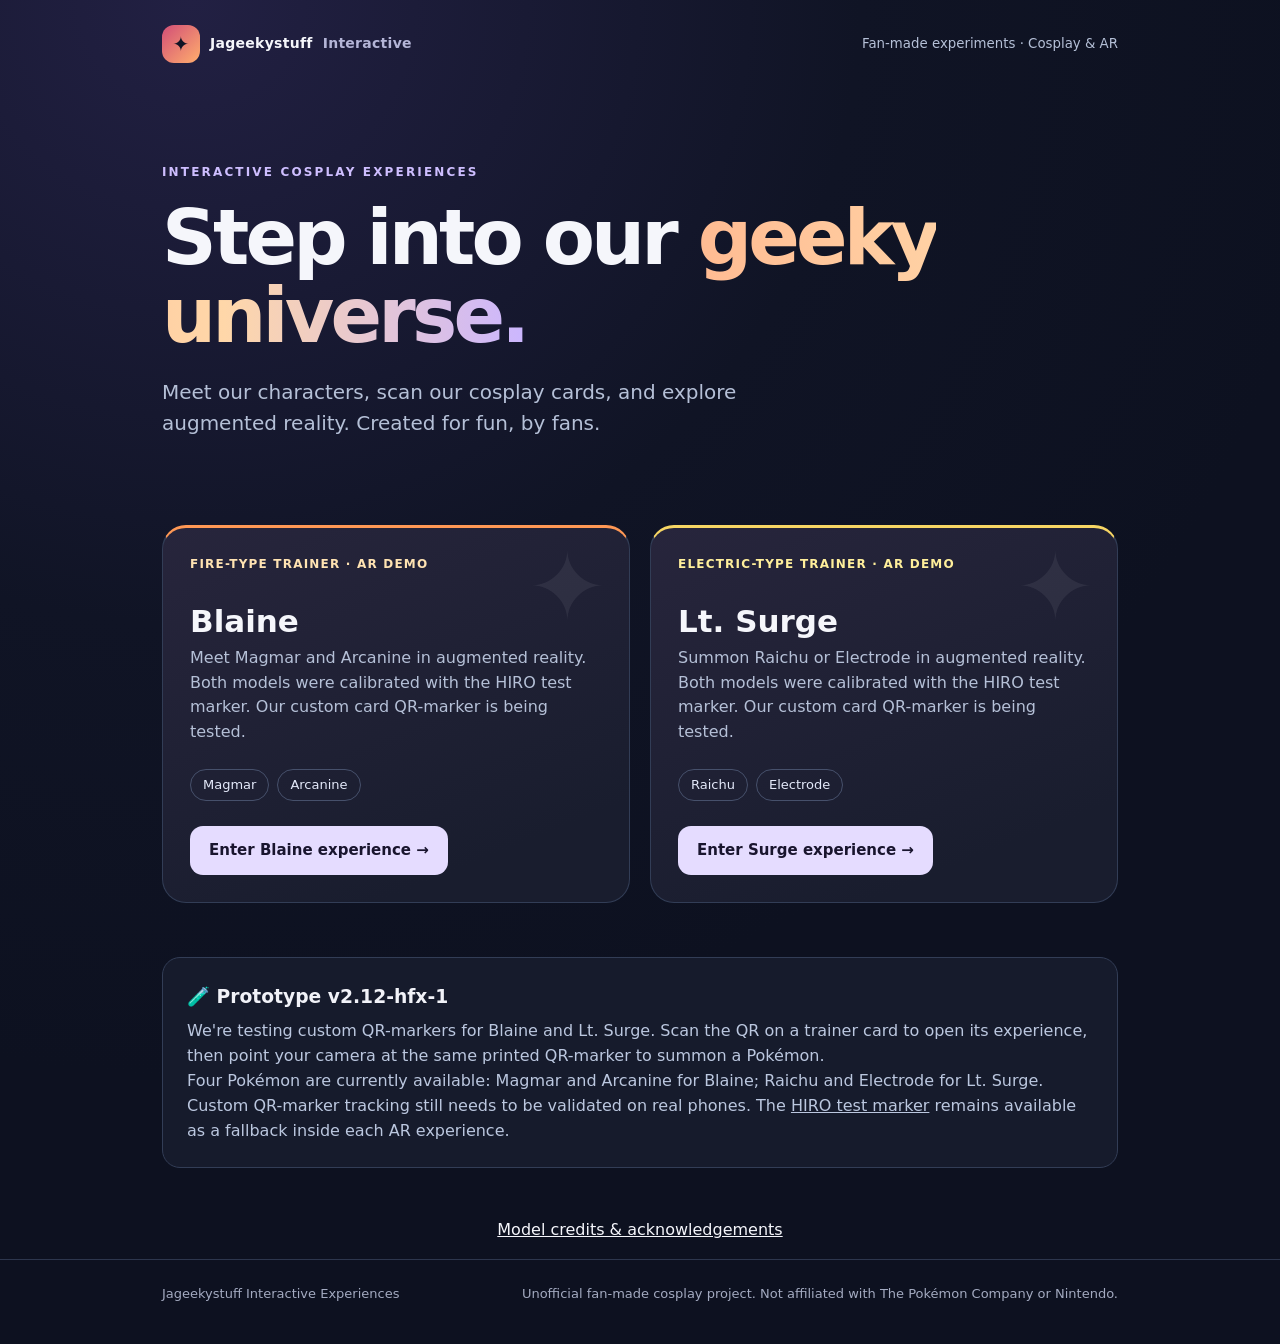
==== index.html @ e7650be6 ""Release v2.12-hfx-1 - Fix homepage version and outdated content"" ====
<!DOCTYPE html>
<html lang="en">
  <head>
    <meta charset="utf-8"/>
    <meta content="width=device-width,initial-scale=1" name="viewport"/>
    <meta content="#111527" name="theme-color"/>
    <meta content="Jageekystuff Interactive Experiences — fan-made interactive cosplay experiments and augmented reality." name="description"/>
    <title>
      Jageekystuff — Interactive Experiences
    </title>
    <link href="/assets/styles.css" rel="stylesheet"/>
  </head>
  <body>
    <div class="container">
      <nav class="nav">
        <a class="mark" href="/">
          <span class="mark-icon">
            ✦
          </span>
          Jageekystuff
          <span style="color:#b4b5d7">
            Interactive
          </span>
        </a>
        <small>
          Fan-made experiments · Cosplay &amp; AR
        </small>
      </nav>
      <main>
        <section class="hero">
          <div class="eyebrow">
            Interactive cosplay experiences
          </div>
          <h1>
            Step into our
            <span class="gradient">
              geeky universe.
            </span>
          </h1>
          <p>
            Meet our characters, scan our cosplay cards, and explore augmented reality. Created for fun, by fans.
          </p>
        </section>
        <section aria-label="Experiences" class="grid">
          <article class="feature-card fire">
            <div class="tag">
              Fire-type trainer · AR demo
            </div>
            <h2>
              Blaine
            </h2>
            <p>
              Meet Magmar and Arcanine in augmented reality. Both models were calibrated with the HIRO test marker. Our custom card QR-marker is being tested.
            </p>
            <div class="pills">
              <span>
                Magmar
              </span>
              <span>
                Arcanine
              </span>
            </div>
            <a class="button" href="/pokemon/blaine/">
              Enter Blaine experience →
            </a>
          </article>
          <article class="feature-card electric">
            <div class="tag">
              Electric-type trainer · AR demo
            </div>
            <h2>
              Lt. Surge
            </h2>
            <p>
              Summon Raichu or Electrode in augmented reality. Both models were calibrated with the HIRO test marker. Our custom card QR-marker is being tested.
            </p>
            <div class="pills">
              <span>
                Raichu
              </span>
              <span>
                Electrode
              </span>
            </div>
            <a class="button" href="/pokemon/surge/">
              Enter Surge experience →
            </a>
          </article>
        </section>
        <div class="notice">
          <h3>
            🧪 Prototype <span id="release-version">v2.12-hfx-1</span>
          </h3>
          <p>
            We're testing custom QR-markers for Blaine and Lt. Surge. Scan the QR on
            a trainer card to open its experience, then point your camera at the
            same printed QR-marker to summon a Pokémon.
          </p>
          <p>
            Four Pokémon are currently available: Magmar and Arcanine for Blaine;
            Raichu and Electrode for Lt. Surge. Custom QR-marker tracking still
            needs to be validated on real phones. The
            <a
              href="https://raw.githubusercontent.com/AR-js-org/AR.js/master/data/images/hiro.png"
              rel="noopener noreferrer"
              target="_blank"
            >HIRO test marker</a>
            remains available as a fallback inside each AR experience.
          </p>
        </div>
        <p style="margin-top:26px;text-align:center">
          <a href="/credits/">
            Model credits &amp; acknowledgements
          </a>
        </p>
      </main>
    </div>
    <footer class="footer">
      <div class="container">
        <span>
          Jageekystuff Interactive Experiences
        </span>
        <span>
          Unofficial fan-made cosplay project. Not affiliated with The Pokémon Company or Nintendo.
        </span>
      </div>
    </footer>
    <script>
      // Keep the homepage release label synchronized with the VERSION file.
      fetch('/VERSION', { cache: 'no-store' })
        .then((response) => {
          if (!response.ok) throw new Error('VERSION unavailable');
          return response.text();
        })
        .then((version) => {
          const label = document.getElementById('release-version');
          if (label && version.trim()) {
            label.textContent = `v${version.trim()}`;
          }
        })
        .catch(() => {
          // Keep the hard-coded fallback label for local or offline previews.
        });
    </script>
  </body>
</html>
---- assets/styles.css ----
:root {
  --bg: #0d1120;
  --panel: #1a2032;
  --text: #f5f6fb;
  --muted: #b5c0d7;
  --purple: #9a8bff;
  --border: #323d56;
  --orange: #ff9c46;
  --yellow: #ffe470;
  --card-radius: 24px;
}
* {
  box-sizing: border-box;
}
html {
  scroll-behavior: smooth;
}
body {
  margin: 0;
  background: radial-gradient(ellipse 90% 80% at 15% 0%,#222043 0%,#101425 58%,#0d1120 100%);
  font-family: Inter,ui-sans-serif,system-ui,-apple-system,'Segoe UI',Arial,sans-serif;
  color: var(--text);
  line-height: 1.55;
}
a {
  color: inherit;
}
a:focus-visible,button:focus-visible {
  outline: 3px solid #ffdb93;
  outline-offset: 3px;
}
.container {
  max-width: 1000px;
  margin: 0 auto;
  padding: 0 22px;
}
.nav {
  display: flex;
  align-items: center;
  justify-content: space-between;
  gap: 16px;
  padding: 25px 0;
}
.mark {
  display: flex;
  align-items: center;
  gap: 10px;
  font-size: 14px;
  font-weight: 850;
  letter-spacing: .02em;
  text-decoration: none;
}
.mark-icon {
  display: inline-grid;
  place-items: center;
  width: 38px;
  height: 38px;
  border-radius: 12px;
  background: linear-gradient(135deg,#d24e77,#ffae6d);
  color: #101425;
  font-size: 20px;
}
.nav small {
  color: var(--muted);
}
.hero {
  padding: 75px 0 40px;
  max-width: 800px;
}
.eyebrow {
  text-transform: uppercase;
  letter-spacing: .18em;
  font-size: 12px;
  color: #cebeff;
  font-weight: 850;
}
.hero h1 {
  font-size: clamp(43px,7vw,76px);
  line-height: 1.03;
  margin: 17px 0 22px;
  letter-spacing: -.05em;
  font-weight: 850;
}
.gradient {
  background: linear-gradient(90deg,#ffbb92,#ffd7a9,#cbb6ff);
  color: transparent;
  background-clip: text;
}
.hero p {
  color: var(--muted);
  font-size: clamp(16px,2vw,20px);
  max-width: 610px;
}
.grid {
  display: grid;
  grid-template-columns: repeat(2,minmax(0,1fr));
  gap: 20px;
  padding: 26px 0;
}
.feature-card {
  position: relative;
  background: linear-gradient(158deg,#27253c 0%,#191d2e 82%);
  border: 1px solid var(--border);
  border-radius: var(--card-radius);
  padding: 27px;
  min-height: 335px;
  display: flex;
  flex-direction: column;
  overflow: hidden;
}
.feature-card:after {
  content: '✦';
  position: absolute;
  right: 22px;
  top: 12px;
  font-size: 95px;
  line-height: 1;
  opacity: .065;
}
.feature-card h2 {
  font-size: 31px;
  line-height: 1.1;
  margin: 30px 0 8px;
}
.feature-card p {
  margin: 0 0 24px;
  color: var(--muted);
}
.feature-card.fire {
  border-top: 3px solid #ff9855;
}
.feature-card.electric {
  border-top: 3px solid #f7d664;
}
.tag {
  font-size: 12px;
  letter-spacing: .1em;
  color: #ffe3b2;
  font-weight: 850;
  text-transform: uppercase;
}
.electric .tag {
  color: #ffef9b;
}
.pills {
  display: flex;
  flex-wrap: wrap;
  gap: 8px;
  margin-bottom: 25px;
}
.pills span {
  display: inline-block;
  border: 1px solid #46506b;
  color: #e4e9fa;
  padding: 5px 12px;
  font-size: 13px;
  border-radius: 30px;
}
.button {
  border: 0;
  border-radius: 13px;
  padding: 13px 19px;
  background: #e5dcff;
  color: #19152e;
  text-decoration: none;
  display: inline-flex;
  gap: 9px;
  justify-content: center;
  align-items: center;
  font-size: 15px;
  font-weight: 800;
  cursor: pointer;
  transition: filter .2s;
}
.button:hover {
  filter: brightness(1.08);
}
.button.outline {
  background: #272e45;
  color: #ecedfa;
  border: 1px solid #525d77;
}
.feature-card .button {
  margin-top: auto;
  align-self: flex-start;
}
.notice {
  margin: 28px 0 50px;
  background: #161b2c;
  border: 1px solid var(--border);
  border-radius: 18px;
  padding: 24px;
  color: #bbc7df;
}
.notice h3 {
  color: #f1f2f8;
  margin: 0 0 8px;
}
.notice p {
  margin: 0;
}
.footer {
  border-top: 1px solid #2d364d;
  padding: 24px 0 40px;
  color: #a3aac0;
  font-size: 13px;
}
.footer .container {
  display: flex;
  justify-content: space-between;
  gap: 15px;
  flex-wrap: wrap;
}
.ar-body {
  background: #080c13;
}
.ar-header {
  position: fixed;
  z-index: 99;
  top: 0;
  left: 0;
  right: 0;
  padding: 12px 16px;
  background: linear-gradient(#0d1422ec,#0d142200);
  display: flex;
  align-items: flex-start;
  justify-content: space-between;
  gap: 10px;
  pointer-events: none;
}
.ar-header>* {
  pointer-events: auto;
}
.mini-brand {
  background: #121c2bda;
  border: 1px solid #4d5876a0;
  padding: 10px 13px;
  border-radius: 12px;
  font-size: 14px;
  text-decoration: none;
  font-weight: 800;
}
.ar-status {
  margin-top: 2px;
  border: 1px solid #565b6d;
  background: #161b2ccc;
  padding: 8px 11px;
  border-radius: 12px;
  font-size: 12px;
  color: #e9ecf7;
}
.ar-bottom {
  position: fixed;
  z-index: 99;
  bottom: 14px;
  left: 50%;
  transform: translateX(-50%);
  width: min(calc(100% - 22px),510px);
  border: 1px solid #60698085;
  border-radius: 20px;
  padding: 15px 15px 12px;
  background: #111727ed;
  box-shadow: 0 8px 50px #0009;
  color: #fff;
}
.ar-bottom p {
  color: #cad5e9;
  font-size: 12px;
  margin: 5px 0 0;
}
.ar-bottom strong {
  font-size: 15px;
}
.choice {
  display: flex;
  gap: 8px;
  margin: 9px 0 0;
}
.choice button {
  flex: 1;
  cursor: pointer;
  border-radius: 12px;
  padding: 10px 12px;
  font-size: 14px;
  font-weight: 850;
  border: 1px solid #434d67;
  background: #263048;
  color: #f7f7fa;
}
.choice button[aria-pressed=true] {
  border-color: #cbb6ff;
  background: #594c94;
}
.guide-link {
  color: #ffda94;
}
.ar-scene {
  position: fixed;
  inset: 0;
  width: 100vw;
  height: 100vh;
  overflow: hidden;
}
.ar-scene a-scene {
  width: 100%;
  height: 100%;
}
.ar-start {
  position: fixed;
  z-index: 110;
  inset: 0;
  background: #080d19ef;
  display: grid;
  place-items: center;
  padding: 22px;
}
.start-card {
  max-width: 450px;
  background: linear-gradient(#222641,#13192b);
  border: 1px solid #49516c;
  border-radius: 24px;
  text-align: center;
  padding: 28px 22px;
}
.start-card h1 {
  font-size: 33px;
  line-height: 1.09;
  margin: 10px 0 15px;
}
.start-card p {
  font-size: 15px;
  color: #ccd6eb;
}
.start-card .button {
  width: 100%;
  margin-top: 12px;
}
.small-note {
  font-size: 12px!important;
}
.scan-icon {
  font-size: 43px;
}
.hidden {
  display: none!important;
}
@media(max-width:650px) {
  .grid {
    grid-template-columns: 1fr;
  }
  .hero {
    padding: 49px 0 15px;
  }
  .nav small {
    display: none;
  }
  .feature-card {
    min-height: 290px;
  }
  .feature-card h2 {
    margin-top: 20px;
  }
  .ar-bottom {
    bottom: 8px;
  }
}
/* AR model calibration controls, intentionally small and collapsible for mobile use. */
.adjust-toggle {
  position: fixed;
  z-index: 105;
  top: 68px;
  right: 12px;
  border: 1px solid #606b8a;
  background: #182036eb;
  color: #f8f8ff;
  border-radius: 11px;
  padding: 10px 12px;
  font-size: 13px;
  font-weight: 750;
  cursor: pointer;
}
.adjust-panel {
  position: fixed;
  z-index: 106;
  top: 114px;
  right: 10px;
  width: min(370px,calc(100vw - 20px));
  max-height: min(67dvh,630px);
  overflow-y: auto;
  overscroll-behavior: contain;
  background: #111a2af5;
  border: 1px solid #697694;
  border-radius: 18px;
  box-shadow: 0 16px 60px #000d;
  color: white;
  padding: 15px;
}
.adjust-head {
  display: flex;
  align-items: center;
  justify-content: space-between;
  gap: 12px;
  margin-bottom: 6px;
}
.adjust-head strong {
  font-size: 15px;
}
.adjust-head button {
  background: #2c3653;
  border: 1px solid #525f7c;
  border-radius: 9px;
  color: #fff;
  font-size: 16px;
  padding: 5px 12px;
}
.adjust-note {
  font-size: 12px;
  line-height: 1.35;
  color: #c8d2ea;
  margin: 8px 0;
}
.adjust-grid {
  display: grid;
  gap: 9px;
}
.adjust-grid label {
  font-size: 12px;
  color: #f1f4fb;
  display: block;
}
.adjust-grid output {
  font-variant-numeric: tabular-nums;
  font-weight: 800;
  color: #ffe6a3;
  padding-left: 5px;
}
.adjust-grid input {
  display: block;
  accent-color: #ffb461;
  width: 100%;
  min-height: 28px;
  margin-top: 2px;
}
.adjust-actions {
  display: flex;
  gap: 8px;
  margin-top: 12px;
}
.adjust-actions button {
  flex: 1;
  padding: 9px 6px;
  border-radius: 10px;
  border: 1px solid #626c89;
  background: #2b3450;
  color: #fff;
  font-size: 12px;
  font-weight: 750;
  cursor: pointer;
}
@media(max-width:650px) {
  .ar-status {
    font-size: 10px;
    max-width: 53vw;
    text-align: right;
  }
  .adjust-panel {
    max-height: 60dvh;
  }
}
/* V2.1: Keep DOM controls above AR.js camera/canvas layers on Android Chrome.
   A separate fixed UI portal is mounted directly under <body>. */
body.ar-body {
  overflow: hidden;
}
.ar-ui-layer {
  position: fixed !important;
  inset: 0 !important;
  width: 100% !important;
  height: 100% !important;
  z-index: 2147483000 !important;
  pointer-events: none !important;
  isolation: isolate;
}
.ar-ui-layer > .ar-header,
.ar-ui-layer > .ar-bottom,
.ar-ui-layer > .adjust-toggle,
.ar-ui-layer > .adjust-panel,
.ar-ui-layer > .ar-start {
  pointer-events: auto !important;
}
.ar-ui-layer > .ar-header {
  z-index: 5 !important;
}
.ar-ui-layer > .ar-bottom {
  z-index: 5 !important;
}
.ar-ui-layer > .adjust-toggle {
  z-index: 10 !important;
}
.ar-ui-layer > .adjust-panel {
  z-index: 11 !important;
}
.ar-ui-layer > .ar-start {
  z-index: 20 !important;
}
.ar-scene {
  z-index: 0 !important;
}
.adjust-toggle {
  top: 74px !important;
  right: 14px !important;
  display: inline-flex !important;
  align-items: center;
  justify-content: center;
  gap: 5px;
  min-height: 46px;
  visibility: visible !important;
  opacity: 1 !important;
  background: #fdd674 !important;
  color: #19131b !important;
  border: 2px solid #432c12 !important;
  box-shadow: 0 4px 20px #000b;
  font-size: 15px !important;
  font-weight: 900;
}
.adjust-toggle:focus-visible {
  outline: 3px solid #fff;
}
.adjust-panel {
  top: 129px !important;
  max-height: calc(100dvh - 175px) !important;
  background: #101827 !important;
  box-shadow: 0 9px 60px #000f;
}
.ar-bottom {
  bottom: max(10px, env(safe-area-inset-bottom)) !important;
}
@media (max-width: 600px) {
  .ar-header {
    padding: 12px 12px !important;
  }
  .ar-status {
    max-width: 43vw !important;
  }
  .adjust-panel {
    max-height: calc(100dvh - 175px) !important;
  }
  .ar-bottom {
    max-height: 34dvh;
    overflow-y: auto;
  }
}
/* V2.2: AR.js sometimes writes a fixed inline width to <body> and its scene.
   Keep the mobile viewport independent from video / renderer dimensions. */
html:has(body.ar-body) {
  width: 100% !important;
  max-width: 100% !important;
  height: 100% !important;
  min-width: 0 !important;
  margin: 0 !important;
  overflow: hidden !important;
  -webkit-text-size-adjust: 100%;
  text-size-adjust: 100%;
}
body.ar-body {
  width: 100% !important;
  max-width: 100% !important;
  min-width: 0 !important;
  height: 100% !important;
  min-height: 100% !important;
  margin: 0 !important;
  padding: 0 !important;
  overflow: hidden !important;
  position: relative !important;
}
body.ar-body > main {
  position: fixed !important;
  inset: 0 !important;
  width: 100% !important;
  height: 100% !important;
  overflow: hidden !important;
}
body.ar-body #scene-host {
  position: absolute !important;
  inset: 0 !important;
  width: 100% !important;
  height: 100% !important;
  min-width: 0 !important;
  max-width: 100% !important;
  overflow: hidden !important;
  z-index: 0 !important;
}
body.ar-body #scene-host > a-scene {
  display: block !important;
  position: absolute !important;
  inset: 0 !important;
  width: 100% !important;
  height: 100% !important;
  max-width: 100% !important;
  min-width: 0 !important;
  overflow: hidden !important;
}
body.ar-body #scene-host canvas.a-canvas {
  max-width: none;
}
body.ar-body .ar-ui-layer {
  position: fixed !important;
  inset: 0 !important;
  width: 100vw !important;
  width: 100dvw !important;
  height: 100vh !important;
  height: 100dvh !important;
  min-width: 0 !important;
  max-width: none !important;
  contain: layout style !important;
  transform: none !important;
  isolation: isolate;
}
body.ar-body .ar-header {
  top: env(safe-area-inset-top, 0px) !important;
  left: 0 !important;
  right: 0 !important;
  width: 100% !important;
  padding: 12px !important;
  display: flex !important;
  flex-wrap: nowrap !important;
  align-items: flex-start !important;
  justify-content: space-between !important;
}
body.ar-body .mini-brand {
  flex: 0 1 auto;
  min-width: 0;
  font-size: 14px;
  white-space: nowrap;
  line-height: 1.3;
}
body.ar-body .ar-status {
  flex: 0 1 48%;
  min-width: 0;
  max-width: 48%;
  overflow-wrap: anywhere;
}
body.ar-body .adjust-toggle {
  position: fixed !important;
  z-index: 15 !important;
  top: calc(env(safe-area-inset-top, 0px) + 73px) !important;
  right: 12px !important;
  left: auto !important;
  width: auto !important;
  max-width: calc(100vw - 24px) !important;
  min-height: 48px !important;
  padding: 10px 14px !important;
  font-size: 14px !important;
  white-space: nowrap !important;
  -webkit-text-size-adjust: 100%;
}
body.ar-body .adjust-panel {
  position: fixed !important;
  z-index: 16 !important;
  top: calc(env(safe-area-inset-top, 0px) + 128px) !important;
  bottom: auto !important;
  right: 10px !important;
  left: auto !important;
  width: min(380px, calc(100vw - 20px)) !important;
  max-height: calc(100dvh - 165px) !important;
  overflow: auto !important;
  -webkit-overflow-scrolling: touch;
  touch-action: pan-y;
}
body.ar-body .adjust-grid input {
  touch-action: pan-x !important;
}
body.ar-body .ar-bottom {
  position: fixed !important;
  z-index: 5 !important;
  left: 50% !important;
  right: auto !important;
  transform: translateX(-50%) !important;
  width: calc(100vw - 24px) !important;
  max-width: 510px !important;
  bottom: calc(env(safe-area-inset-bottom, 0px) + 10px) !important;
  padding: 12px !important;
  max-height: min(31dvh, 205px) !important;
  overflow-y: auto;
}
body.ar-body .ar-start {
  position: fixed !important;
  z-index: 30 !important;
  inset: 0 !important;
  width: 100% !important;
  height: 100% !important;
  overflow-y: auto !important;
}
@media (max-width: 450px) {
  body.ar-body .ar-header {
    padding: 10px !important;
  }
  body.ar-body .mini-brand {
    font-size: 13px !important;
    padding: 9px 10px !important;
  }
  body.ar-body .ar-status {
    font-size: 10px !important;
    padding: 6px !important;
  }
  body.ar-body .adjust-toggle {
    top: calc(env(safe-area-inset-top, 0px) + 66px) !important;
  }
  body.ar-body .adjust-panel {
    top: calc(env(safe-area-inset-top, 0px) + 119px) !important;
  }
  body.ar-body .ar-bottom p {
    font-size: 11px;
  }
}
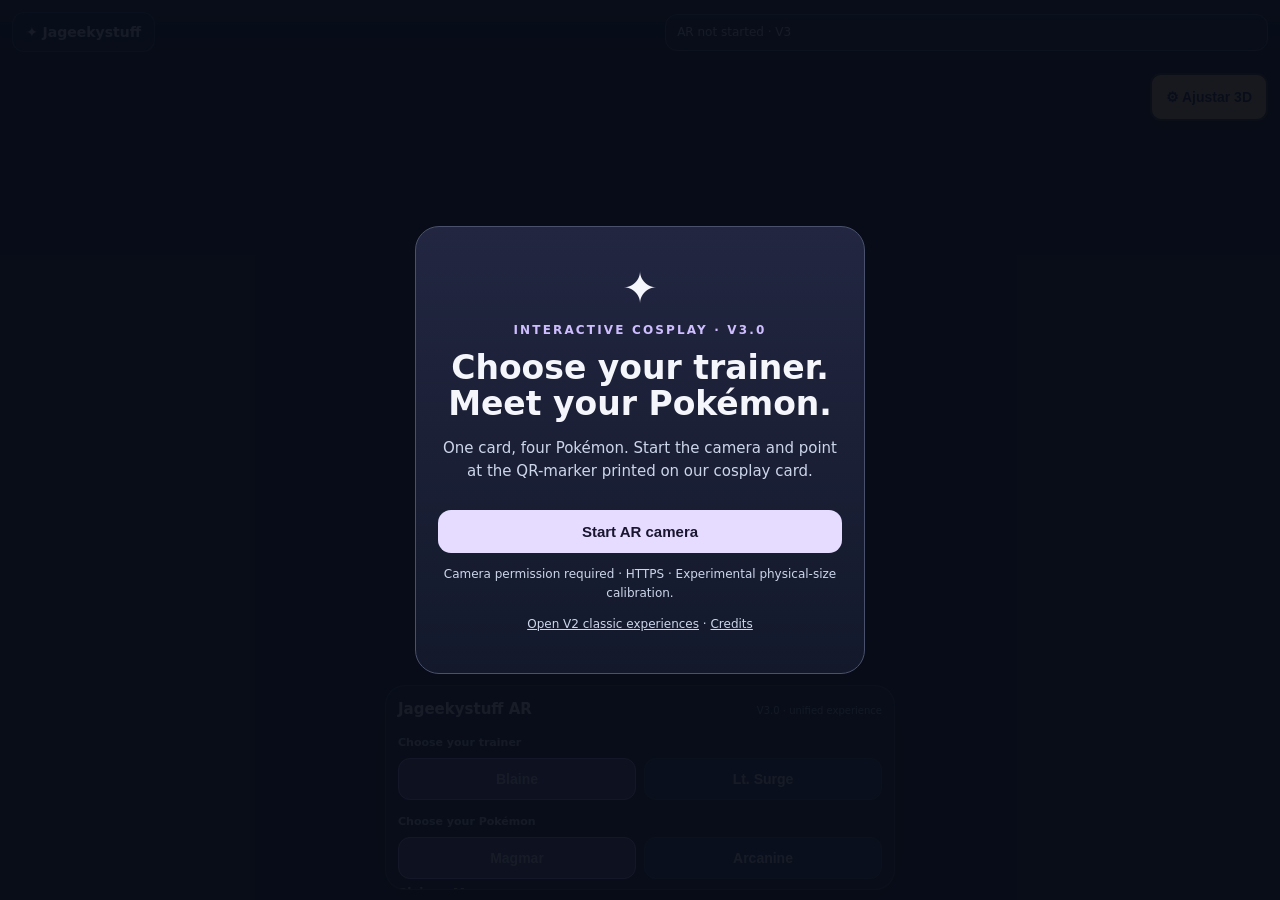
==== commit 13dcaf78: ""Release v3.0 - Unified AR experience and shared core architecture"" ====
--- a/index.html
+++ b/index.html
@@ -1,146 +1,96 @@
-<!DOCTYPE html>
+<!doctype html>
 <html lang="en">
   <head>
-    <meta charset="utf-8"/>
-    <meta content="width=device-width,initial-scale=1" name="viewport"/>
-    <meta content="#111527" name="theme-color"/>
-    <meta content="Jageekystuff Interactive Experiences — fan-made interactive cosplay experiments and augmented reality." name="description"/>
-    <title>
-      Jageekystuff — Interactive Experiences
-    </title>
-    <link href="/assets/styles.css" rel="stylesheet"/>
+    <meta charset="utf-8" />
+    <meta name="viewport" content="width=device-width,initial-scale=1,viewport-fit=cover" />
+    <meta name="theme-color" content="#131a2c" />
+    <meta name="description" content="Jageekystuff Interactive — mobile augmented reality cosplay experiences" />
+    <title>Jageekystuff Interactive · Pokémon AR V3</title>
+    <link rel="stylesheet" href="/assets/styles.css?v=3.0" />
   </head>
-  <body>
-    <div class="container">
-      <nav class="nav">
-        <a class="mark" href="/">
-          <span class="mark-icon">
-            ✦
-          </span>
-          Jageekystuff
-          <span style="color:#b4b5d7">
-            Interactive
-          </span>
-        </a>
-        <small>
-          Fan-made experiments · Cosplay &amp; AR
-        </small>
-      </nav>
-      <main>
-        <section class="hero">
-          <div class="eyebrow">
-            Interactive cosplay experiences
-          </div>
-          <h1>
-            Step into our
-            <span class="gradient">
-              geeky universe.
-            </span>
-          </h1>
-          <p>
-            Meet our characters, scan our cosplay cards, and explore augmented reality. Created for fun, by fans.
-          </p>
-        </section>
-        <section aria-label="Experiences" class="grid">
-          <article class="feature-card fire">
-            <div class="tag">
-              Fire-type trainer · AR demo
-            </div>
-            <h2>
-              Blaine
-            </h2>
-            <p>
-              Meet Magmar and Arcanine in augmented reality. Both models were calibrated with the HIRO test marker. Our custom card QR-marker is being tested.
-            </p>
-            <div class="pills">
-              <span>
-                Magmar
-              </span>
-              <span>
-                Arcanine
-              </span>
-            </div>
-            <a class="button" href="/pokemon/blaine/">
-              Enter Blaine experience →
-            </a>
-          </article>
-          <article class="feature-card electric">
-            <div class="tag">
-              Electric-type trainer · AR demo
-            </div>
-            <h2>
-              Lt. Surge
-            </h2>
-            <p>
-              Summon Raichu or Electrode in augmented reality. Both models were calibrated with the HIRO test marker. Our custom card QR-marker is being tested.
-            </p>
-            <div class="pills">
-              <span>
-                Raichu
-              </span>
-              <span>
-                Electrode
-              </span>
-            </div>
-            <a class="button" href="/pokemon/surge/">
-              Enter Surge experience →
-            </a>
-          </article>
-        </section>
-        <div class="notice">
-          <h3>
-            🧪 Prototype <span id="release-version">v2.12-hfx-1</span>
-          </h3>
-          <p>
-            We're testing custom QR-markers for Blaine and Lt. Surge. Scan the QR on
-            a trainer card to open its experience, then point your camera at the
-            same printed QR-marker to summon a Pokémon.
-          </p>
-          <p>
-            Four Pokémon are currently available: Magmar and Arcanine for Blaine;
-            Raichu and Electrode for Lt. Surge. Custom QR-marker tracking still
-            needs to be validated on real phones. The
-            <a
-              href="https://raw.githubusercontent.com/AR-js-org/AR.js/master/data/images/hiro.png"
-              rel="noopener noreferrer"
-              target="_blank"
-            >HIRO test marker</a>
-            remains available as a fallback inside each AR experience.
-          </p>
+  <body class="ar-body unified-ar">
+    <main>
+      <div id="scene-host" class="ar-scene" aria-label="Augmented reality camera"></div>
+
+      <div class="ar-header">
+        <span class="mini-brand">✦ Jageekystuff</span>
+        <span id="ar-status" class="ar-status" role="status">AR not started · V3</span>
+      </div>
+
+      <section class="ar-bottom v3-controls" aria-label="Character selection">
+        <div class="v3-panel-heading">
+          <strong>Jageekystuff AR</strong>
+          <span class="v3-version">V3.0 · unified experience</span>
         </div>
-        <p style="margin-top:26px;text-align:center">
-          <a href="/credits/">
-            Model credits &amp; acknowledgements
-          </a>
-        </p>
-      </main>
-    </div>
-    <footer class="footer">
-      <div class="container">
-        <span>
-          Jageekystuff Interactive Experiences
-        </span>
-        <span>
-          Unofficial fan-made cosplay project. Not affiliated with The Pokémon Company or Nintendo.
-        </span>
+        <div class="v3-control-group">
+          <span class="v3-label">Choose your trainer</span>
+          <div class="choice" id="trainer-options" role="group" aria-label="Trainer"></div>
+        </div>
+        <div class="v3-control-group">
+          <span class="v3-label">Choose your Pokémon</span>
+          <div class="choice" id="model-options" role="group" aria-label="Pokémon"></div>
+        </div>
+        <p class="v3-current" id="current-selection">Loading selection…</p>
+        <p class="v3-help">Point at the <a class="guide-link" href="/assets/markers/unified-qr-marker-19cm.svg" target="_blank" rel="noopener noreferrer">same QR-marker</a> printed on the cosplay card. <a class="guide-link" href="/?marker=hiro">HIRO fallback</a> · <a class="guide-link" href="/credits/">Credits</a></p>
+      </section>
+
+      <button id="open-adjustments" class="adjust-toggle" type="button"
+        aria-controls="ar-adjustments" aria-expanded="false">⚙ Ajustar 3D</button>
+
+      <div id="ar-adjustments" class="adjust-panel hidden" role="region"
+        aria-label="Calibration controls">
+        <div class="adjust-head">
+          <strong>V3 physical-card calibration (test)</strong>
+          <button id="close-adjustments" type="button" aria-label="Close calibration">✕</button>
+        </div>
+        <p class="adjust-note" id="model-info">Model loading information</p>
+        <p class="adjust-note">Target height is in centimeters. X, Y, Z use marker widths; verify size on the printed 19 cm marker.</p>
+        <div class="adjust-grid">
+          <label>Target height (cm) <output data-out="heightCm">70</output>
+            <input type="range" data-adjust="heightCm" min="20" max="200" step="5" />
+          </label>
+          <label>Turn left/right <output data-out="yaw">0</output>°
+            <input type="range" data-adjust="yaw" min="-180" max="180" step="5" />
+          </label>
+          <label>Tilt forward/back <output data-out="pitch">0</output>°
+            <input type="range" data-adjust="pitch" min="-180" max="180" step="5" />
+          </label>
+          <label>Side tilt <output data-out="roll">0</output>°
+            <input type="range" data-adjust="roll" min="-180" max="180" step="5" />
+          </label>
+          <label>Left/right position <output data-out="x">0</output>
+            <input type="range" data-adjust="x" min="-8" max="8" step="0.1" />
+          </label>
+          <label>Up/down position <output data-out="y">0</output>
+            <input type="range" data-adjust="y" min="-6" max="6" step="0.1" />
+          </label>
+          <label>Depth <output data-out="z">0</output>
+            <input type="range" data-adjust="z" min="-6" max="6" step="0.1" />
+          </label>
+        </div>
+        <div class="adjust-actions">
+          <button id="reset-adjustments" type="button">Reset</button>
+          <button id="copy-adjustments" type="button">Copy settings</button>
+        </div>
+        <p id="adjust-feedback" class="adjust-note" aria-live="polite"></p>
       </div>
-    </footer>
-    <script>
-      // Keep the homepage release label synchronized with the VERSION file.
-      fetch('/VERSION', { cache: 'no-store' })
-        .then((response) => {
-          if (!response.ok) throw new Error('VERSION unavailable');
-          return response.text();
-        })
-        .then((version) => {
-          const label = document.getElementById('release-version');
-          if (label && version.trim()) {
-            label.textContent = `v${version.trim()}`;
-          }
-        })
-        .catch(() => {
-          // Keep the hard-coded fallback label for local or offline previews.
-        });
-    </script>
+
+      <div class="ar-start" id="start">
+        <div class="start-card">
+          <div class="scan-icon">✦</div>
+          <div class="eyebrow">Interactive cosplay · V3.0</div>
+          <h1>Choose your trainer.<br />Meet your Pokémon.</h1>
+          <p>One card, four Pokémon. Start the camera and point at the QR-marker printed on our cosplay card.</p>
+          <button class="button" id="launch" type="button">Start AR camera</button>
+          <p class="small-note" id="boot-status" role="status" aria-live="polite"></p>
+          <p class="small-note">Camera permission required · HTTPS · Experimental physical-size calibration.</p>
+          <p class="small-note"><a href="/pokemon/v2/">Open V2 classic experiences</a> · <a href="/credits/">Credits</a></p>
+        </div>
+      </div>
+    </main>
+    <div id="ar-ui-layer" class="ar-ui-layer" aria-label="AR controls"></div>
+    <script defer src="/core/config.js?v=3.0"></script>
+    <script defer src="/core/ar-engine.js?v=3.0"></script>
+    <script defer src="/experiences/pokemon/v3/app.js?v=3.0"></script>
   </body>
 </html>
--- a/assets/styles.css
+++ b/assets/styles.css
@@ -713,3 +713,64 @@
     font-size: 11px;
   }
 }
+
+/* V3: unified trainer and character selector. V2 keeps the existing styles. */
+.unified-ar .v3-controls {
+  width: min(calc(100% - 22px), 510px);
+  padding: 14px;
+}
+
+.v3-panel-heading {
+  display: flex;
+  flex-wrap: wrap;
+  justify-content: space-between;
+  align-items: baseline;
+  gap: 5px;
+}
+
+.v3-version {
+  font-size: 10px;
+  color: #b9c4df;
+}
+
+.v3-control-group {
+  margin-top: 8px;
+}
+
+.v3-label {
+  font-size: 11px;
+  color: #d9e1f3;
+  font-weight: 700;
+}
+
+.unified-ar .choice {
+  margin-top: 4px;
+}
+
+.unified-ar .choice button {
+  min-height: 42px;
+  padding: 8px 10px;
+}
+
+.v3-current {
+  color: #f9df9d !important;
+  font-weight: 750;
+}
+
+.v3-help {
+  font-size: 11px !important;
+}
+
+@media (max-width: 410px) {
+  .unified-ar .ar-bottom {
+    padding: 10px;
+  }
+
+  .unified-ar .choice button {
+    font-size: 13px;
+  }
+
+  .v3-help {
+    font-size: 10px !important;
+  }
+}
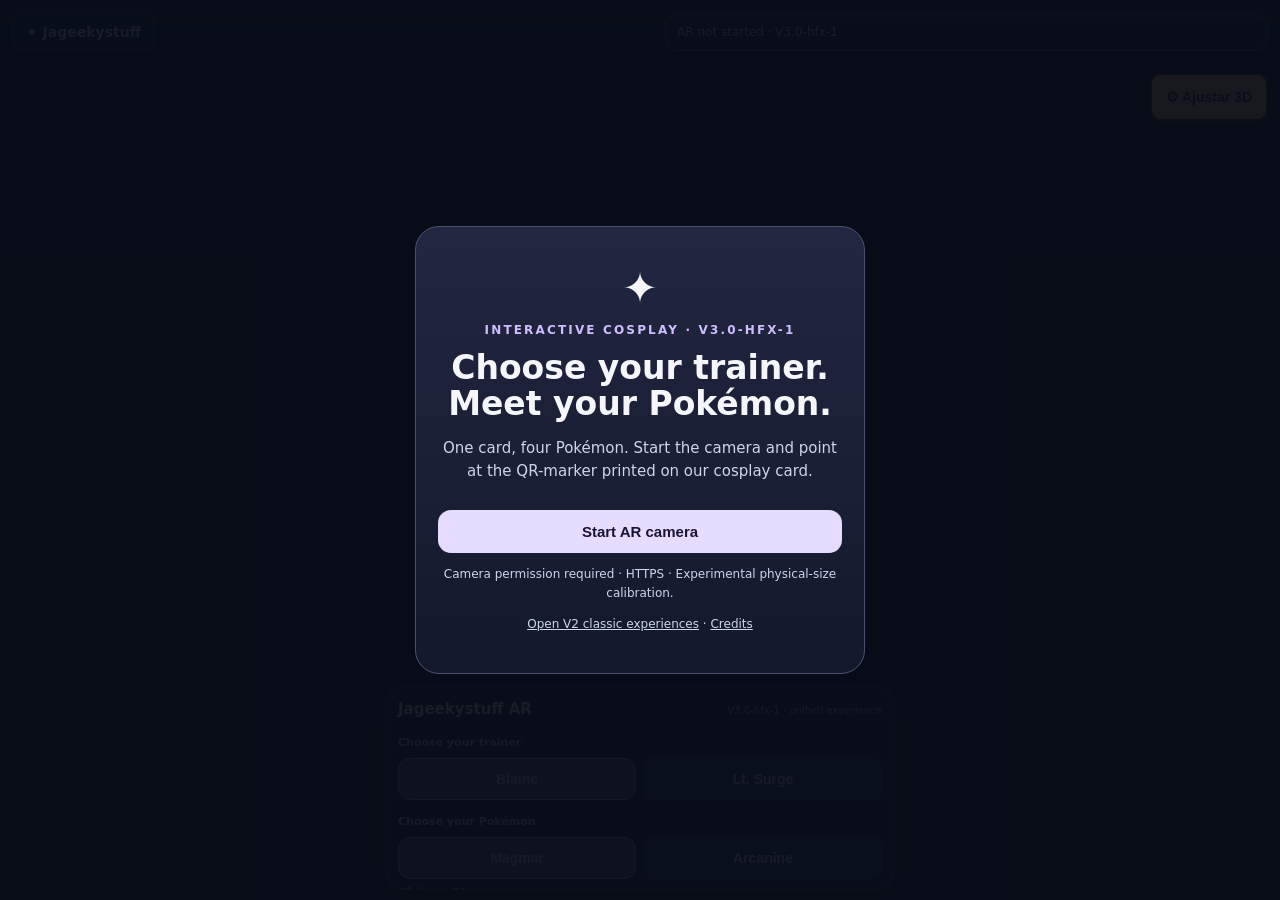
==== commit e353da15: ""Release v3.0-hfx-1 - Add camera framing diagnostics and wide view test"" ====
--- a/index.html
+++ b/index.html
@@ -6,7 +6,7 @@
     <meta name="theme-color" content="#131a2c" />
     <meta name="description" content="Jageekystuff Interactive — mobile augmented reality cosplay experiences" />
     <title>Jageekystuff Interactive · Pokémon AR V3</title>
-    <link rel="stylesheet" href="/assets/styles.css?v=3.0" />
+    <link rel="stylesheet" href="/assets/styles.css?v=3.0-hfx-1" />
   </head>
   <body class="ar-body unified-ar">
     <main>
@@ -14,13 +14,13 @@
 
       <div class="ar-header">
         <span class="mini-brand">✦ Jageekystuff</span>
-        <span id="ar-status" class="ar-status" role="status">AR not started · V3</span>
+        <span id="ar-status" class="ar-status" role="status">AR not started · V3.0-hfx-1</span>
       </div>
 
       <section class="ar-bottom v3-controls" aria-label="Character selection">
         <div class="v3-panel-heading">
           <strong>Jageekystuff AR</strong>
-          <span class="v3-version">V3.0 · unified experience</span>
+          <span class="v3-version">V3.0-hfx-1 · unified experience</span>
         </div>
         <div class="v3-control-group">
           <span class="v3-label">Choose your trainer</span>
@@ -68,6 +68,18 @@
             <input type="range" data-adjust="z" min="-6" max="6" step="0.1" />
           </label>
         </div>
+        <section class="camera-test-tools" aria-label="Camera framing diagnostics">
+          <strong>CAM-01 · Camera framing test</strong>
+          <p class="adjust-note">Compare normal view with wide view. Wide view can add blank bands; check if Pokémon remains aligned with the QR.</p>
+          <div class="camera-test-buttons">
+            <button id="camera-normal" type="button" aria-pressed="true">Normal view</button>
+            <button id="camera-wide" type="button" aria-pressed="false">Wide view (test)</button>
+            <button id="camera-one-x" type="button">Request 1×</button>
+          </div>
+          <pre id="camera-diagnostics" class="camera-diagnostics">Camera information will appear after startup.</pre>
+          <button id="copy-camera-diagnostics" type="button">Copy camera diagnostics</button>
+          <p class="adjust-note" id="camera-feedback" aria-live="polite"></p>
+        </section>
         <div class="adjust-actions">
           <button id="reset-adjustments" type="button">Reset</button>
           <button id="copy-adjustments" type="button">Copy settings</button>
@@ -78,7 +90,7 @@
       <div class="ar-start" id="start">
         <div class="start-card">
           <div class="scan-icon">✦</div>
-          <div class="eyebrow">Interactive cosplay · V3.0</div>
+          <div class="eyebrow">Interactive cosplay · V3.0-hfx-1</div>
           <h1>Choose your trainer.<br />Meet your Pokémon.</h1>
           <p>One card, four Pokémon. Start the camera and point at the QR-marker printed on our cosplay card.</p>
           <button class="button" id="launch" type="button">Start AR camera</button>
@@ -89,8 +101,8 @@
       </div>
     </main>
     <div id="ar-ui-layer" class="ar-ui-layer" aria-label="AR controls"></div>
-    <script defer src="/core/config.js?v=3.0"></script>
-    <script defer src="/core/ar-engine.js?v=3.0"></script>
-    <script defer src="/experiences/pokemon/v3/app.js?v=3.0"></script>
+    <script defer src="/core/config.js?v=3.0-hfx-1"></script>
+    <script defer src="/core/ar-engine.js?v=3.0-hfx-1"></script>
+    <script defer src="/experiences/pokemon/v3/app.js?v=3.0-hfx-1"></script>
   </body>
 </html>
--- a/assets/styles.css
+++ b/assets/styles.css
@@ -774,3 +774,53 @@
     font-size: 10px !important;
   }
 }
+
+/* V3.0-hfx-1: developer-only camera diagnostics; no V2 styles are changed. */
+.unified-ar .camera-test-tools {
+  margin: 14px 0;
+  padding: 12px;
+  border: 1px solid #53607c;
+  border-radius: 12px;
+  background: #19243b;
+}
+
+.unified-ar .camera-test-tools > strong {
+  display: block;
+  margin-bottom: 6px;
+}
+
+.unified-ar .camera-test-buttons {
+  display: flex;
+  flex-wrap: wrap;
+  gap: 7px;
+  margin: 10px 0;
+}
+
+.unified-ar .camera-test-buttons button,
+.unified-ar #copy-camera-diagnostics {
+  border: 1px solid #8190ae;
+  border-radius: 9px;
+  background: #314261;
+  color: #fff;
+  padding: 9px;
+  font-size: 12px;
+  font-weight: 700;
+}
+
+.unified-ar .camera-test-buttons button[aria-pressed='true'] {
+  background: #7466aa;
+  border-color: #dbceff;
+}
+
+.unified-ar .camera-diagnostics {
+  margin: 10px 0;
+  max-height: 170px;
+  overflow: auto;
+  padding: 9px;
+  background: #0c1321;
+  color: #d6f0ee;
+  border-radius: 8px;
+  font: 11px/1.45 ui-monospace, Consolas, monospace;
+  white-space: pre-wrap;
+  overflow-wrap: anywhere;
+}
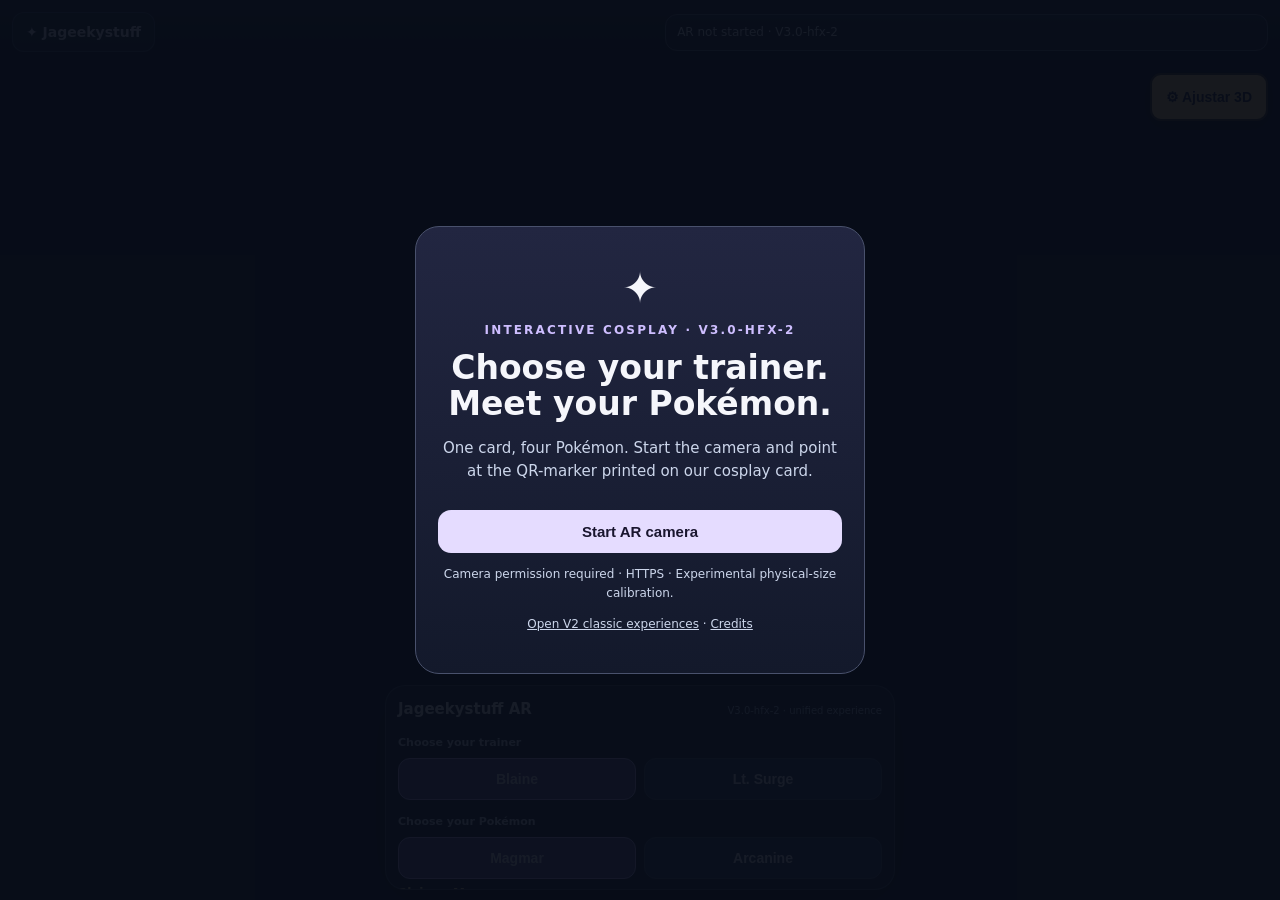
==== commit d090c294: ""Release v3.0-hfx-2 - Fix camera and 3D viewport alignment"" ====
--- a/index.html
+++ b/index.html
@@ -6,7 +6,7 @@
     <meta name="theme-color" content="#131a2c" />
     <meta name="description" content="Jageekystuff Interactive — mobile augmented reality cosplay experiences" />
     <title>Jageekystuff Interactive · Pokémon AR V3</title>
-    <link rel="stylesheet" href="/assets/styles.css?v=3.0-hfx-1" />
+    <link rel="stylesheet" href="/assets/styles.css?v=3.0-hfx-2" />
   </head>
   <body class="ar-body unified-ar">
     <main>
@@ -14,13 +14,13 @@
 
       <div class="ar-header">
         <span class="mini-brand">✦ Jageekystuff</span>
-        <span id="ar-status" class="ar-status" role="status">AR not started · V3.0-hfx-1</span>
+        <span id="ar-status" class="ar-status" role="status">AR not started · V3.0-hfx-2</span>
       </div>
 
       <section class="ar-bottom v3-controls" aria-label="Character selection">
         <div class="v3-panel-heading">
           <strong>Jageekystuff AR</strong>
-          <span class="v3-version">V3.0-hfx-1 · unified experience</span>
+          <span class="v3-version">V3.0-hfx-2 · unified experience</span>
         </div>
         <div class="v3-control-group">
           <span class="v3-label">Choose your trainer</span>
@@ -69,12 +69,11 @@
           </label>
         </div>
         <section class="camera-test-tools" aria-label="Camera framing diagnostics">
-          <strong>CAM-01 · Camera framing test</strong>
-          <p class="adjust-note">Compare normal view with wide view. Wide view can add blank bands; check if Pokémon remains aligned with the QR.</p>
+          <strong>CAM-01 · Matched camera framing</strong>
+          <p class="adjust-note">Aligned view (default) keeps the entire camera image and 3D renderer in one matching rectangle. Empty bands are expected. If models drift, try Legacy view and send the diagnostic JSON.</p>
           <div class="camera-test-buttons">
-            <button id="camera-normal" type="button" aria-pressed="true">Normal view</button>
-            <button id="camera-wide" type="button" aria-pressed="false">Wide view (test)</button>
-            <button id="camera-one-x" type="button">Request 1×</button>
+            <button id="camera-aligned" type="button" aria-pressed="true">Aligned view (default)</button>
+            <button id="camera-legacy" type="button" aria-pressed="false">Legacy view (fallback)</button>
           </div>
           <pre id="camera-diagnostics" class="camera-diagnostics">Camera information will appear after startup.</pre>
           <button id="copy-camera-diagnostics" type="button">Copy camera diagnostics</button>
@@ -90,7 +89,7 @@
       <div class="ar-start" id="start">
         <div class="start-card">
           <div class="scan-icon">✦</div>
-          <div class="eyebrow">Interactive cosplay · V3.0-hfx-1</div>
+          <div class="eyebrow">Interactive cosplay · V3.0-hfx-2</div>
           <h1>Choose your trainer.<br />Meet your Pokémon.</h1>
           <p>One card, four Pokémon. Start the camera and point at the QR-marker printed on our cosplay card.</p>
           <button class="button" id="launch" type="button">Start AR camera</button>
@@ -101,8 +100,8 @@
       </div>
     </main>
     <div id="ar-ui-layer" class="ar-ui-layer" aria-label="AR controls"></div>
-    <script defer src="/core/config.js?v=3.0-hfx-1"></script>
-    <script defer src="/core/ar-engine.js?v=3.0-hfx-1"></script>
-    <script defer src="/experiences/pokemon/v3/app.js?v=3.0-hfx-1"></script>
+    <script defer src="/core/config.js?v=3.0-hfx-2"></script>
+    <script defer src="/core/ar-engine.js?v=3.0-hfx-2"></script>
+    <script defer src="/experiences/pokemon/v3/app.js?v=3.0-hfx-2"></script>
   </body>
 </html>
--- a/assets/styles.css
+++ b/assets/styles.css
@@ -824,3 +824,41 @@
   white-space: pre-wrap;
   overflow-wrap: anywhere;
 }
+
+/* V3.0-hfx-2 CAM-01: letterbox the *real* camera track and its renderer together.
+   Scope is V3 only; V2 retains its historical AR.js layout. */
+body.ar-body.unified-ar.ar-camera-aligned #scene-host > a-scene {
+  position: absolute !important;
+  inset: auto !important;
+  left: var(--ar-frame-x) !important;
+  top: var(--ar-frame-y) !important;
+  width: var(--ar-frame-width) !important;
+  height: var(--ar-frame-height) !important;
+  max-width: none !important;
+  margin: 0 !important;
+  overflow: hidden !important;
+}
+
+body.ar-body.unified-ar.ar-camera-aligned #scene-host canvas.a-canvas {
+  position: absolute !important;
+  inset: 0 !important;
+  left: 0 !important;
+  top: 0 !important;
+  width: 100% !important;
+  height: 100% !important;
+  margin: 0 !important;
+  transform: none !important;
+}
+
+body.ar-body.unified-ar.ar-camera-aligned video.jg-ar-feed {
+  position: fixed !important;
+  inset: auto !important;
+  left: var(--ar-frame-x) !important;
+  top: var(--ar-frame-y) !important;
+  width: var(--ar-frame-width) !important;
+  height: var(--ar-frame-height) !important;
+  max-width: none !important;
+  margin: 0 !important;
+  transform: none !important;
+  object-fit: fill !important; /* CSS rectangle shares the actual track aspect ratio. */
+}
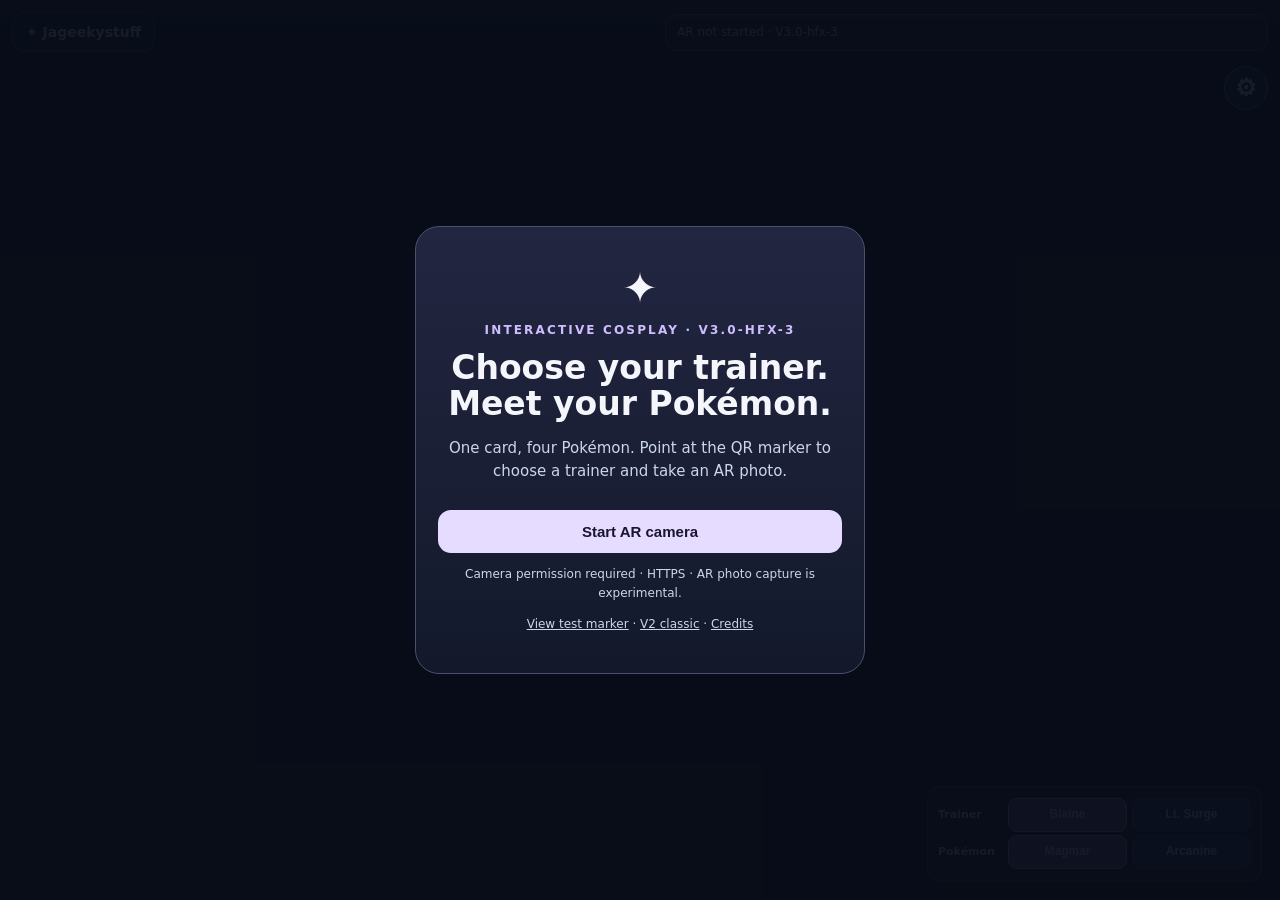
==== commit a8b29db9: ""Release v3.0-hfx-3 - Compact AR UI, Raichu calibration and photo capture test"" ====
--- a/index.html
+++ b/index.html
@@ -6,7 +6,7 @@
     <meta name="theme-color" content="#131a2c" />
     <meta name="description" content="Jageekystuff Interactive — mobile augmented reality cosplay experiences" />
     <title>Jageekystuff Interactive · Pokémon AR V3</title>
-    <link rel="stylesheet" href="/assets/styles.css?v=3.0-hfx-2" />
+    <link rel="stylesheet" href="/assets/styles.css?v=3.0-hfx-3" />
   </head>
   <body class="ar-body unified-ar">
     <main>
@@ -14,28 +14,53 @@
 
       <div class="ar-header">
         <span class="mini-brand">✦ Jageekystuff</span>
-        <span id="ar-status" class="ar-status" role="status">AR not started · V3.0-hfx-2</span>
+        <span id="ar-status" class="ar-status" role="status">AR not started · V3.0-hfx-3</span>
       </div>
 
-      <section class="ar-bottom v3-controls" aria-label="Character selection">
-        <div class="v3-panel-heading">
-          <strong>Jageekystuff AR</strong>
-          <span class="v3-version">V3.0-hfx-2 · unified experience</span>
-        </div>
+      <section class="ar-bottom v3-controls" id="selection-controls" aria-label="Character selection">
         <div class="v3-control-group">
-          <span class="v3-label">Choose your trainer</span>
+          <span class="v3-label">Trainer</span>
           <div class="choice" id="trainer-options" role="group" aria-label="Trainer"></div>
         </div>
         <div class="v3-control-group">
-          <span class="v3-label">Choose your Pokémon</span>
+          <span class="v3-label">Pokémon</span>
           <div class="choice" id="model-options" role="group" aria-label="Pokémon"></div>
         </div>
-        <p class="v3-current" id="current-selection">Loading selection…</p>
-        <p class="v3-help">Point at the <a class="guide-link" href="/assets/markers/unified-qr-marker-19cm.svg" target="_blank" rel="noopener noreferrer">same QR-marker</a> printed on the cosplay card. <a class="guide-link" href="/?marker=hiro">HIRO fallback</a> · <a class="guide-link" href="/credits/">Credits</a></p>
+        <p class="v3-current visually-hidden" id="current-selection" aria-live="polite">Loading selection…</p>
+        <p class="v3-help visually-hidden">Point at the printed QR marker.</p>
       </section>
 
+      <div class="v3-actions" id="v3-actions" aria-label="AR actions">
+        <button type="button" id="toggle-controls" class="v3-action-button" aria-controls="selection-controls"
+          aria-expanded="true" aria-label="Hide trainer and Pokémon controls" title="Hide controls">⌄</button>
+        <button type="button" id="capture-photo" class="v3-action-button v3-shutter"
+          aria-label="Take AR photo" title="Take AR photo"><svg viewBox="0 0 24 24" aria-hidden="true" focusable="false">
+            <path d="M5 7h3l2-2h4l2 2h3a2 2 0 0 1 2 2v9a2 2 0 0 1-2 2H5a2 2 0 0 1-2-2V9a2 2 0 0 1 2-2Z"/>
+            <circle cx="12" cy="13" r="4" />
+          </svg></button>
+      </div>
+
       <button id="open-adjustments" class="adjust-toggle" type="button"
-        aria-controls="ar-adjustments" aria-expanded="false">⚙ Ajustar 3D</button>
+        aria-controls="ar-adjustments" aria-expanded="false" aria-label="Open calibration settings"
+        title="Calibration settings">⚙</button>
+
+      <div id="photo-dialog" class="v3-photo-dialog hidden" role="dialog" aria-modal="true"
+        aria-labelledby="photo-dialog-title">
+        <div class="v3-photo-card">
+          <div class="v3-photo-heading">
+            <strong id="photo-dialog-title">AR photo preview</strong>
+            <button type="button" id="photo-close" aria-label="Close photo preview">✕</button>
+          </div>
+          <img id="photo-preview" alt="Captured augmented reality photo" />
+          <div class="v3-photo-buttons">
+            <button type="button" id="photo-save">Save photo</button>
+            <button type="button" id="photo-share">Share</button>
+            <button type="button" id="photo-retake">Retake</button>
+          </div>
+          <p id="photo-feedback" role="status" aria-live="polite"></p>
+        </div>
+      </div>
+      <p id="capture-feedback" class="v3-capture-feedback hidden" role="status" aria-live="polite"></p>
 
       <div id="ar-adjustments" class="adjust-panel hidden" role="region"
         aria-label="Calibration controls">
@@ -89,19 +114,19 @@
       <div class="ar-start" id="start">
         <div class="start-card">
           <div class="scan-icon">✦</div>
-          <div class="eyebrow">Interactive cosplay · V3.0-hfx-2</div>
+          <div class="eyebrow">Interactive cosplay · V3.0-hfx-3</div>
           <h1>Choose your trainer.<br />Meet your Pokémon.</h1>
-          <p>One card, four Pokémon. Start the camera and point at the QR-marker printed on our cosplay card.</p>
+          <p>One card, four Pokémon. Point at the QR marker to choose a trainer and take an AR photo.</p>
           <button class="button" id="launch" type="button">Start AR camera</button>
           <p class="small-note" id="boot-status" role="status" aria-live="polite"></p>
-          <p class="small-note">Camera permission required · HTTPS · Experimental physical-size calibration.</p>
-          <p class="small-note"><a href="/pokemon/v2/">Open V2 classic experiences</a> · <a href="/credits/">Credits</a></p>
+          <p class="small-note">Camera permission required · HTTPS · AR photo capture is experimental.</p>
+          <p class="small-note"><a href="/assets/markers/unified-qr-marker-19cm.svg" target="_blank" rel="noopener">View test marker</a> · <a href="/pokemon/v2/">V2 classic</a> · <a href="/credits/">Credits</a></p>
         </div>
       </div>
     </main>
     <div id="ar-ui-layer" class="ar-ui-layer" aria-label="AR controls"></div>
-    <script defer src="/core/config.js?v=3.0-hfx-2"></script>
-    <script defer src="/core/ar-engine.js?v=3.0-hfx-2"></script>
-    <script defer src="/experiences/pokemon/v3/app.js?v=3.0-hfx-2"></script>
+    <script defer src="/core/config.js?v=3.0-hfx-3"></script>
+    <script defer src="/core/ar-engine.js?v=3.0-hfx-3"></script>
+    <script defer src="/experiences/pokemon/v3/app.js?v=3.0-hfx-3"></script>
   </body>
 </html>
--- a/assets/styles.css
+++ b/assets/styles.css
@@ -862,3 +862,225 @@
   transform: none !important;
   object-fit: fill !important; /* CSS rectangle shares the actual track aspect ratio. */
 }
+
+/* V3.0-hfx-3: mobile-first compact AR UI, isolated from legacy V2. */
+.unified-ar .visually-hidden {
+  position: absolute !important;
+  width: 1px;
+  height: 1px;
+  padding: 0;
+  margin: -1px;
+  overflow: hidden;
+  clip: rect(0, 0, 0, 0);
+  white-space: nowrap;
+  border: 0;
+}
+
+body.ar-body.unified-ar .ar-ui-layer > .v3-actions,
+body.ar-body.unified-ar .ar-ui-layer > .v3-photo-dialog,
+body.ar-body.unified-ar .ar-ui-layer > .v3-capture-feedback {
+  pointer-events: auto !important;
+}
+
+body.ar-body.unified-ar .adjust-toggle {
+  top: calc(env(safe-area-inset-top, 0px) + 66px) !important;
+  right: 12px !important;
+  width: 44px !important;
+  height: 44px !important;
+  min-height: 44px !important;
+  padding: 0 !important;
+  font-size: 24px !important;
+  border-radius: 50% !important;
+  background: #172036ed !important;
+  color: #fff !important;
+  border: 1px solid #8290ae !important;
+}
+
+body.ar-body.unified-ar .adjust-panel {
+  top: calc(env(safe-area-inset-top, 0px) + 116px) !important;
+}
+
+body.ar-body.unified-ar .ar-bottom.v3-controls {
+  width: min(calc(100vw - 16px), 390px) !important;
+  max-width: none !important;
+  padding: 8px 10px 9px !important;
+  max-height: none !important;
+  overflow: visible !important;
+  border-radius: 14px !important;
+  bottom: calc(env(safe-area-inset-bottom, 0px) + 7px) !important;
+}
+
+.unified-ar .v3-control-group {
+  display: grid;
+  grid-template-columns: 62px minmax(0,1fr);
+  gap: 8px;
+  align-items: center;
+  margin: 3px 0;
+}
+
+.unified-ar .v3-label {
+  font-size: 11px;
+  font-weight: 700;
+}
+
+.unified-ar .v3-control-group .choice {
+  margin: 0;
+  gap: 5px;
+  min-width: 0;
+}
+
+.unified-ar .v3-control-group .choice button {
+  min-height: 34px;
+  border-radius: 9px;
+  padding: 5px 7px;
+  font-size: 12px;
+  line-height: 1.1;
+  min-width: 0;
+  white-space: nowrap;
+}
+
+body.ar-body.unified-ar .v3-actions {
+  position: fixed;
+  z-index: 12;
+  left: 50%;
+  bottom: calc(env(safe-area-inset-bottom, 0px) + 103px);
+  transform: translateX(-50%);
+  display: flex;
+  align-items: center;
+  justify-content: center;
+  gap: 18px;
+  transition: bottom .15s ease;
+}
+
+body.ar-body.unified-ar .v3-actions.v3-controls-hidden {
+  bottom: calc(env(safe-area-inset-bottom, 0px) + 14px);
+}
+
+.unified-ar .v3-action-button {
+  width: 44px;
+  height: 44px;
+  border-radius: 50%;
+  border: 1px solid #a7b4d6;
+  color: #fff;
+  background: #111b30f2;
+  font-size: 21px;
+  display: grid;
+  place-items: center;
+  cursor: pointer;
+  box-shadow: 0 5px 18px #0008;
+}
+
+.unified-ar .v3-action-button.v3-shutter {
+  width: 62px;
+  height: 62px;
+  background: #fff;
+  color: #111a2e;
+  border: 5px solid #262e45;
+  font-size: 27px;
+}
+
+.unified-ar .v3-action-button:disabled {
+  opacity: .55;
+}
+
+body.ar-body.unified-ar .v3-photo-dialog {
+  position: fixed;
+  inset: 0;
+  z-index: 25;
+  display: grid;
+  place-items: center;
+  background: #080c17f5;
+  padding: 16px;
+  overflow: auto;
+}
+
+.unified-ar .v3-photo-card {
+  width: min(100%, 500px);
+  max-height: 94dvh;
+  overflow: auto;
+  padding: 12px;
+  border-radius: 18px;
+  background: #1c2437;
+  border: 1px solid #687695;
+}
+
+.unified-ar .v3-photo-heading,
+.unified-ar .v3-photo-buttons {
+  display: flex;
+  gap: 8px;
+  align-items: center;
+  justify-content: space-between;
+}
+
+.unified-ar .v3-photo-heading button,
+.unified-ar .v3-photo-buttons button {
+  padding: 8px;
+  border-radius: 10px;
+  border: 1px solid #7a89ac;
+  background: #2c3c5e;
+  color: #fff;
+  cursor: pointer;
+  font-size: 13px;
+}
+
+.unified-ar .v3-photo-card img {
+  display: block;
+  width: auto;
+  max-width: 100%;
+  max-height: min(66dvh, 650px);
+  margin: 10px auto;
+  object-fit: contain;
+}
+
+.unified-ar .v3-photo-buttons button { flex: 1; }
+.unified-ar .v3-photo-card p { font-size: 12px; color: #cdd7e9; }
+
+body.ar-body.unified-ar .v3-capture-feedback {
+  position: fixed;
+  z-index: 24;
+  left: 50%;
+  bottom: 200px;
+  transform: translateX(-50%);
+  width: min(340px, 90vw);
+  padding: 10px;
+  background: #19243afa;
+  border-radius: 10px;
+  font-size: 12px;
+  text-align: center;
+}
+
+@media (min-width: 850px) {
+  body.ar-body.unified-ar .ar-bottom.v3-controls {
+    left: auto !important;
+    right: 18px !important;
+    bottom: 18px !important;
+    transform: none !important;
+    width: 335px !important;
+  }
+  body.ar-body.unified-ar .v3-actions {
+    left: auto;
+    right: 354px;
+    bottom: 23px;
+    transform: none;
+  }
+  body.ar-body.unified-ar .v3-actions.v3-controls-hidden {
+    right: 18px;
+    bottom: 18px;
+  }
+}
+
+/* In photo-focused mode, leave only the shutter and the reversible show button. */
+body.ar-body.unified-ar.v3-ui-hidden .ar-header,
+body.ar-body.unified-ar.v3-ui-hidden .adjust-toggle {
+  display: none !important;
+}
+
+.unified-ar .v3-shutter svg {
+  width: 29px;
+  height: 29px;
+  fill: none;
+  stroke: #172138;
+  stroke-width: 2;
+  stroke-linejoin: round;
+  stroke-linecap: round;
+}
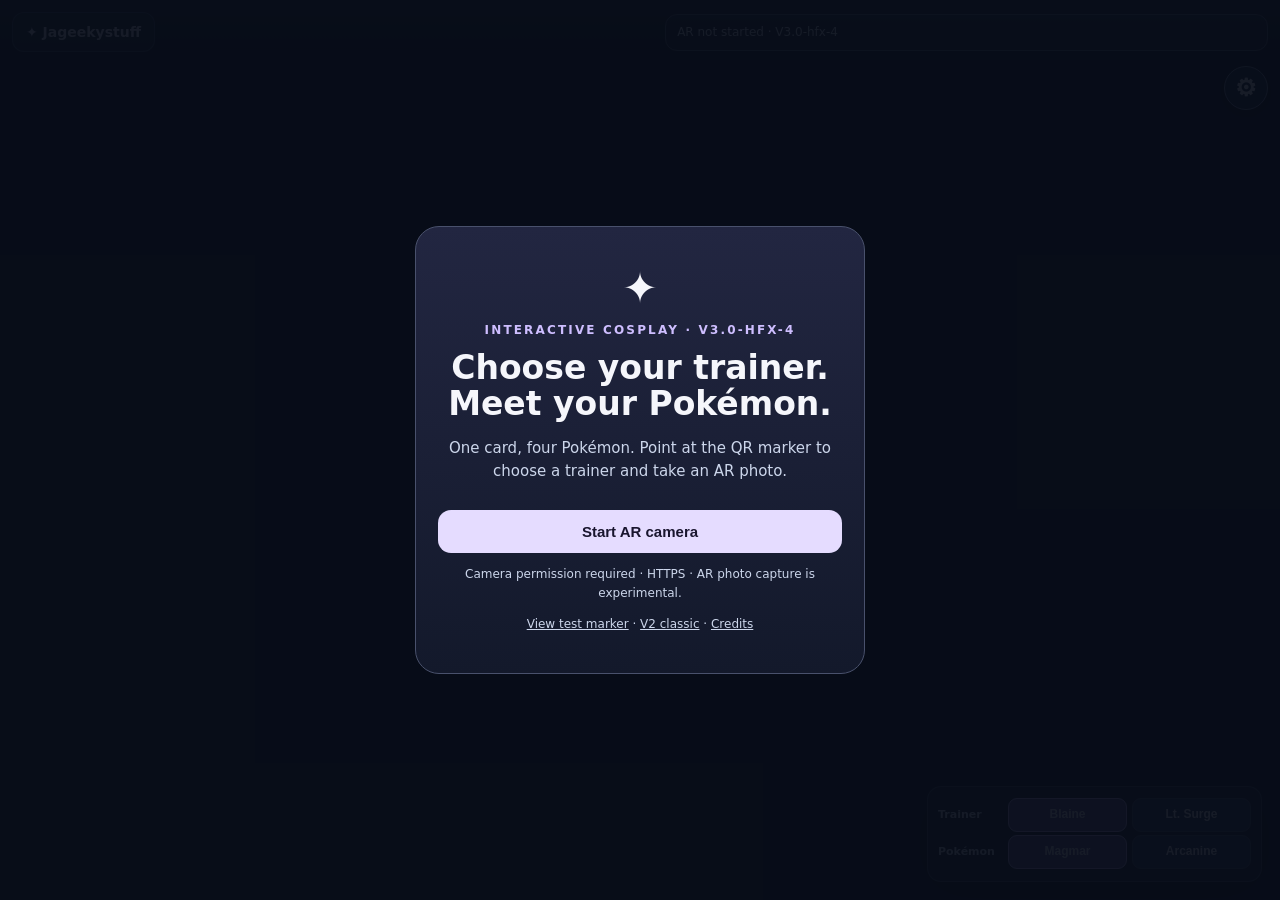
==== commit 9f67d89e: ""Release v3.0-hfx-4 - Hide CAM-01 diagnostics behind feature flag"" ====
--- a/index.html
+++ b/index.html
@@ -6,7 +6,7 @@
     <meta name="theme-color" content="#131a2c" />
     <meta name="description" content="Jageekystuff Interactive — mobile augmented reality cosplay experiences" />
     <title>Jageekystuff Interactive · Pokémon AR V3</title>
-    <link rel="stylesheet" href="/assets/styles.css?v=3.0-hfx-3" />
+    <link rel="stylesheet" href="/assets/styles.css?v=3.0-hfx-4" />
   </head>
   <body class="ar-body unified-ar">
     <main>
@@ -14,7 +14,7 @@
 
       <div class="ar-header">
         <span class="mini-brand">✦ Jageekystuff</span>
-        <span id="ar-status" class="ar-status" role="status">AR not started · V3.0-hfx-3</span>
+        <span id="ar-status" class="ar-status" role="status">AR not started · V3.0-hfx-4</span>
       </div>
 
       <section class="ar-bottom v3-controls" id="selection-controls" aria-label="Character selection">
@@ -93,7 +93,7 @@
             <input type="range" data-adjust="z" min="-6" max="6" step="0.1" />
           </label>
         </div>
-        <section class="camera-test-tools" aria-label="Camera framing diagnostics">
+        <section class="camera-test-tools" aria-label="Camera framing diagnostics" hidden>
           <strong>CAM-01 · Matched camera framing</strong>
           <p class="adjust-note">Aligned view (default) keeps the entire camera image and 3D renderer in one matching rectangle. Empty bands are expected. If models drift, try Legacy view and send the diagnostic JSON.</p>
           <div class="camera-test-buttons">
@@ -114,7 +114,7 @@
       <div class="ar-start" id="start">
         <div class="start-card">
           <div class="scan-icon">✦</div>
-          <div class="eyebrow">Interactive cosplay · V3.0-hfx-3</div>
+          <div class="eyebrow">Interactive cosplay · V3.0-hfx-4</div>
           <h1>Choose your trainer.<br />Meet your Pokémon.</h1>
           <p>One card, four Pokémon. Point at the QR marker to choose a trainer and take an AR photo.</p>
           <button class="button" id="launch" type="button">Start AR camera</button>
@@ -125,8 +125,8 @@
       </div>
     </main>
     <div id="ar-ui-layer" class="ar-ui-layer" aria-label="AR controls"></div>
-    <script defer src="/core/config.js?v=3.0-hfx-3"></script>
-    <script defer src="/core/ar-engine.js?v=3.0-hfx-3"></script>
-    <script defer src="/experiences/pokemon/v3/app.js?v=3.0-hfx-3"></script>
+    <script defer src="/core/config.js?v=3.0-hfx-4"></script>
+    <script defer src="/core/ar-engine.js?v=3.0-hfx-4"></script>
+    <script defer src="/experiences/pokemon/v3/app.js?v=3.0-hfx-4"></script>
   </body>
 </html>
--- a/assets/styles.css
+++ b/assets/styles.css
@@ -775,6 +775,11 @@
   }
 }
 
+/* CAM-01: the diagnostic controls may be disabled by experience feature flags. */
+.unified-ar .camera-test-tools[hidden] {
+  display: none !important;
+}
+
 /* V3.0-hfx-1: developer-only camera diagnostics; no V2 styles are changed. */
 .unified-ar .camera-test-tools {
   margin: 14px 0;
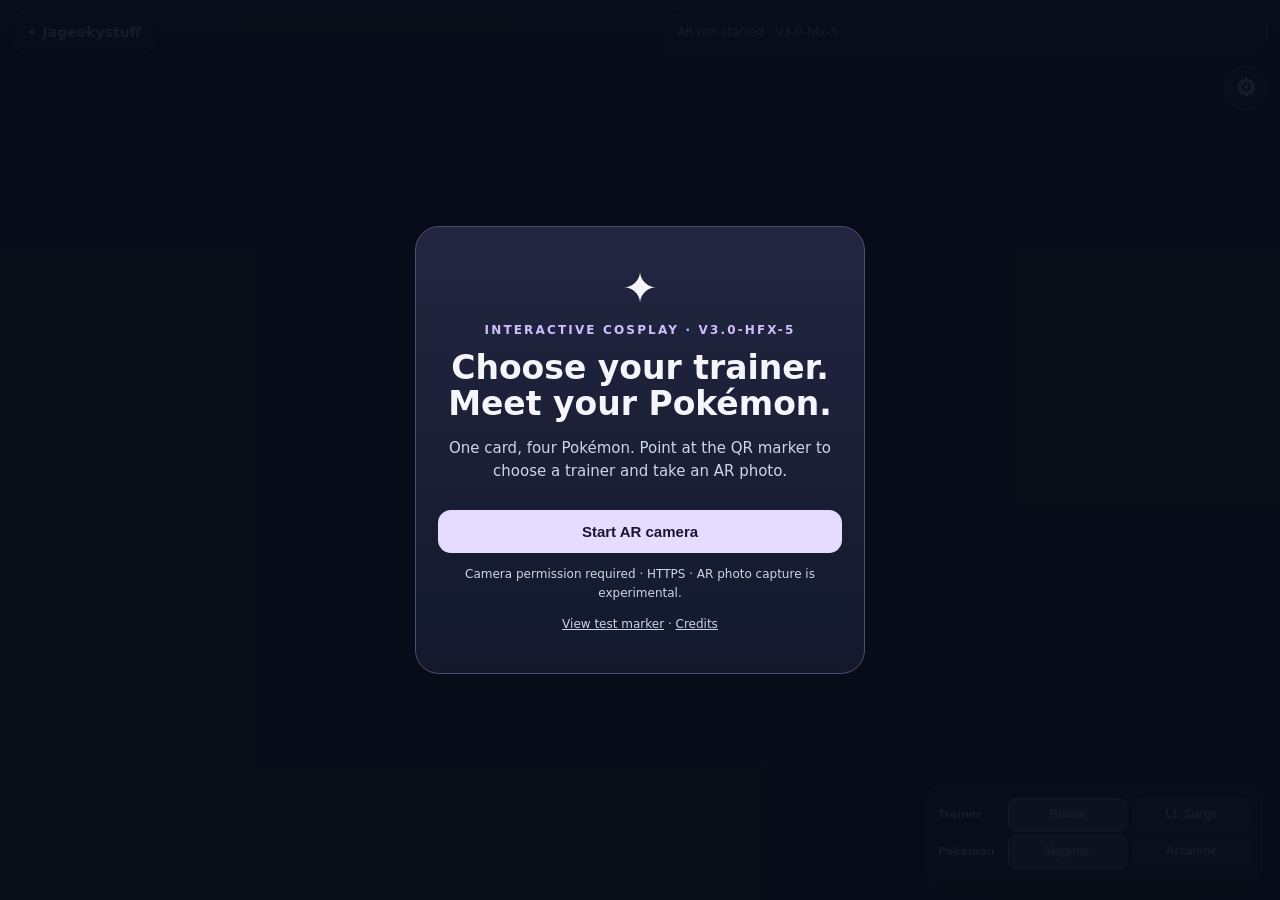
==== commit eb5c6a1e: ""Release v3.0-hfx-5 - Optimize live calibration and hide legacy V2 link"" ====
--- a/index.html
+++ b/index.html
@@ -6,7 +6,7 @@
     <meta name="theme-color" content="#131a2c" />
     <meta name="description" content="Jageekystuff Interactive — mobile augmented reality cosplay experiences" />
     <title>Jageekystuff Interactive · Pokémon AR V3</title>
-    <link rel="stylesheet" href="/assets/styles.css?v=3.0-hfx-4" />
+    <link rel="stylesheet" href="/assets/styles.css?v=3.0-hfx-5" />
   </head>
   <body class="ar-body unified-ar">
     <main>
@@ -14,7 +14,7 @@
 
       <div class="ar-header">
         <span class="mini-brand">✦ Jageekystuff</span>
-        <span id="ar-status" class="ar-status" role="status">AR not started · V3.0-hfx-4</span>
+        <span id="ar-status" class="ar-status" role="status">AR not started · V3.0-hfx-5</span>
       </div>
 
       <section class="ar-bottom v3-controls" id="selection-controls" aria-label="Character selection">
@@ -114,19 +114,19 @@
       <div class="ar-start" id="start">
         <div class="start-card">
           <div class="scan-icon">✦</div>
-          <div class="eyebrow">Interactive cosplay · V3.0-hfx-4</div>
+          <div class="eyebrow">Interactive cosplay · V3.0-hfx-5</div>
           <h1>Choose your trainer.<br />Meet your Pokémon.</h1>
           <p>One card, four Pokémon. Point at the QR marker to choose a trainer and take an AR photo.</p>
           <button class="button" id="launch" type="button">Start AR camera</button>
           <p class="small-note" id="boot-status" role="status" aria-live="polite"></p>
           <p class="small-note">Camera permission required · HTTPS · AR photo capture is experimental.</p>
-          <p class="small-note"><a href="/assets/markers/unified-qr-marker-19cm.svg" target="_blank" rel="noopener">View test marker</a> · <a href="/pokemon/v2/">V2 classic</a> · <a href="/credits/">Credits</a></p>
+          <p class="small-note"><a href="/assets/markers/unified-qr-marker-19cm.svg" target="_blank" rel="noopener">View test marker</a><span id="legacy-v2-link" hidden> · <a href="/pokemon/v2/">V2 classic</a></span> · <a href="/credits/">Credits</a></p>
         </div>
       </div>
     </main>
     <div id="ar-ui-layer" class="ar-ui-layer" aria-label="AR controls"></div>
-    <script defer src="/core/config.js?v=3.0-hfx-4"></script>
-    <script defer src="/core/ar-engine.js?v=3.0-hfx-4"></script>
-    <script defer src="/experiences/pokemon/v3/app.js?v=3.0-hfx-4"></script>
+    <script defer src="/core/config.js?v=3.0-hfx-5"></script>
+    <script defer src="/core/ar-engine.js?v=3.0-hfx-5"></script>
+    <script defer src="/experiences/pokemon/v3/app.js?v=3.0-hfx-5"></script>
   </body>
 </html>
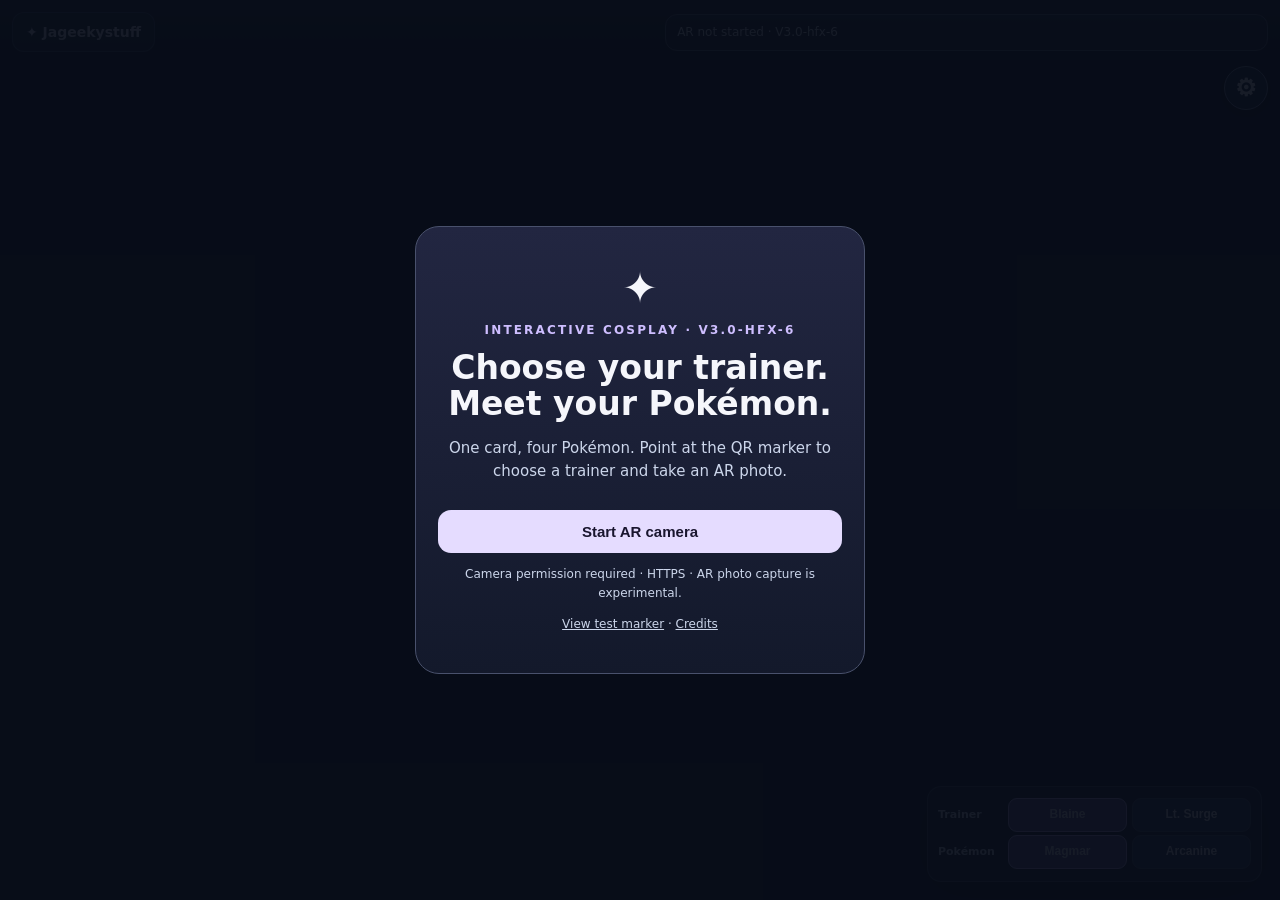
==== commit 5305b4b1: ""Release v3.0-hfx-6 - Fix iOS sensor permission UI and update known issues"" ====
--- a/index.html
+++ b/index.html
@@ -6,7 +6,7 @@
     <meta name="theme-color" content="#131a2c" />
     <meta name="description" content="Jageekystuff Interactive — mobile augmented reality cosplay experiences" />
     <title>Jageekystuff Interactive · Pokémon AR V3</title>
-    <link rel="stylesheet" href="/assets/styles.css?v=3.0-hfx-5" />
+    <link rel="stylesheet" href="/assets/styles.css?v=3.0-hfx-6" />
   </head>
   <body class="ar-body unified-ar">
     <main>
@@ -14,7 +14,7 @@
 
       <div class="ar-header">
         <span class="mini-brand">✦ Jageekystuff</span>
-        <span id="ar-status" class="ar-status" role="status">AR not started · V3.0-hfx-5</span>
+        <span id="ar-status" class="ar-status" role="status">AR not started · V3.0-hfx-6</span>
       </div>
 
       <section class="ar-bottom v3-controls" id="selection-controls" aria-label="Character selection">
@@ -114,7 +114,7 @@
       <div class="ar-start" id="start">
         <div class="start-card">
           <div class="scan-icon">✦</div>
-          <div class="eyebrow">Interactive cosplay · V3.0-hfx-5</div>
+          <div class="eyebrow">Interactive cosplay · V3.0-hfx-6</div>
           <h1>Choose your trainer.<br />Meet your Pokémon.</h1>
           <p>One card, four Pokémon. Point at the QR marker to choose a trainer and take an AR photo.</p>
           <button class="button" id="launch" type="button">Start AR camera</button>
@@ -125,8 +125,8 @@
       </div>
     </main>
     <div id="ar-ui-layer" class="ar-ui-layer" aria-label="AR controls"></div>
-    <script defer src="/core/config.js?v=3.0-hfx-5"></script>
-    <script defer src="/core/ar-engine.js?v=3.0-hfx-5"></script>
-    <script defer src="/experiences/pokemon/v3/app.js?v=3.0-hfx-5"></script>
+    <script defer src="/core/config.js?v=3.0-hfx-6"></script>
+    <script defer src="/core/ar-engine.js?v=3.0-hfx-6"></script>
+    <script defer src="/experiences/pokemon/v3/app.js?v=3.0-hfx-6"></script>
   </body>
 </html>
